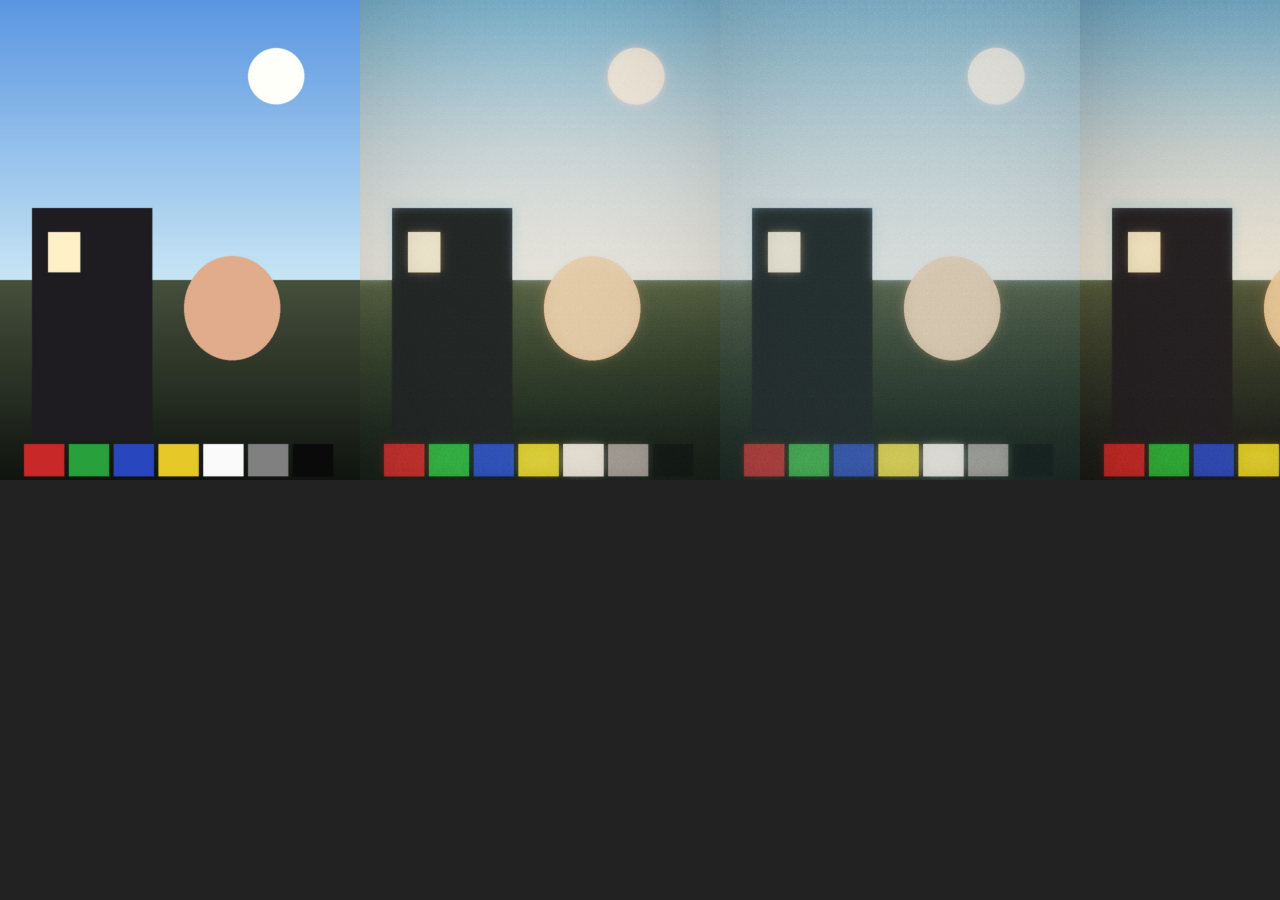
==== dev/test.html @ 39f74e03 "필름캠 첫 버전: 일본 필름 감성 웹 카메라 (PWA) - WebGL 필름 색감 (여름·흐림·노을 3종): 과노출, 검은 부분 띄우기, 할레이션, 그레인 - 실시간 카메라 미리보기" ====
<!doctype html><meta charset="utf-8"><body style="margin:0;background:#222">
<canvas id="v" style="display:none"></canvas><canvas id="out"></canvas>
<script type="module">
import { FilmRenderer, PRESETS } from '../film.js';
const img = new Image(); img.src = 'test.jpg'; await img.decode();
const r = new FilmRenderer(document.getElementById('v'));
const out = document.getElementById('out');
const s = 0.4, w = img.width * s, h = img.height * s;
out.width = w * (PRESETS.length + 1); out.height = h;
const ctx = out.getContext('2d');
r.upload(img, img.width, img.height);
r.render(PRESETS[0], { bypass: true }); ctx.drawImage(r.canvas, 0, 0, w, h);
PRESETS.forEach((p, i) => { r.render(p, { seed: 0.5 }); ctx.drawImage(r.canvas, w * (i + 1), 0, w, h); });
document.title = 'done';
</script>
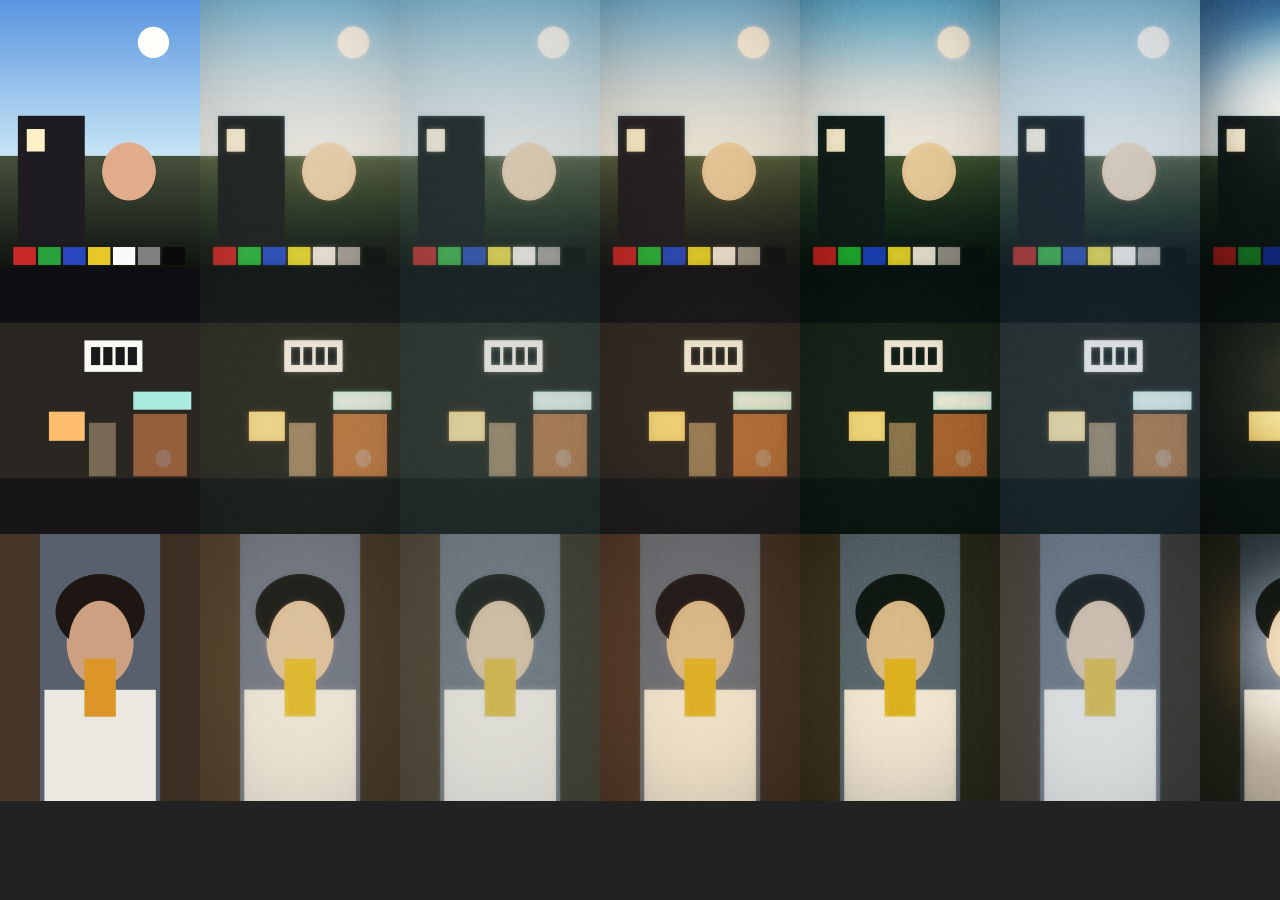
==== commit 9e50728e: "필름 3종 추가: 夜 밤거리, 青 푸른밤, 閃 플래시 - 셰이더에 렌즈 흐림(soft), 대비(contrast), 플래시(flash) 추가 - 필름 선택 줄이 넘치면 가로 스크롤 " ====
--- a/dev/test.html
+++ b/dev/test.html
@@ -1,15 +1,19 @@
 <!doctype html><meta charset="utf-8"><body style="margin:0;background:#222">
 <canvas id="v" style="display:none"></canvas><canvas id="out"></canvas>
 <script type="module">
+// 테스트 이미지마다 한 줄씩: 원본 + 프리셋 전부
 import { FilmRenderer, PRESETS } from '../film.js';
-const img = new Image(); img.src = 'test.jpg'; await img.decode();
+const files = (new URLSearchParams(location.search).get('img') ?? 'test.jpg,test-night.jpg,test-portrait.jpg').split(',');
+const imgs = await Promise.all(files.map(async (f) => { const i = new Image(); i.src = f; await i.decode(); return i; }));
 const r = new FilmRenderer(document.getElementById('v'));
 const out = document.getElementById('out');
-const s = 0.4, w = img.width * s, h = img.height * s;
-out.width = w * (PRESETS.length + 1); out.height = h;
+const cw = 200, ch = 267;
+out.width = cw * (PRESETS.length + 1); out.height = ch * imgs.length;
 const ctx = out.getContext('2d');
-r.upload(img, img.width, img.height);
-r.render(PRESETS[0], { bypass: true }); ctx.drawImage(r.canvas, 0, 0, w, h);
-PRESETS.forEach((p, i) => { r.render(p, { seed: 0.5 }); ctx.drawImage(r.canvas, w * (i + 1), 0, w, h); });
+imgs.forEach((img, row) => {
+  r.upload(img, img.width, img.height);
+  r.render(PRESETS[0], { bypass: true }); ctx.drawImage(r.canvas, 0, ch * row, cw, ch);
+  PRESETS.forEach((p, i) => { r.render(p, { seed: 0.5 }); ctx.drawImage(r.canvas, cw * (i + 1), ch * row, cw, ch); });
+});
 document.title = 'done';
 </script>
